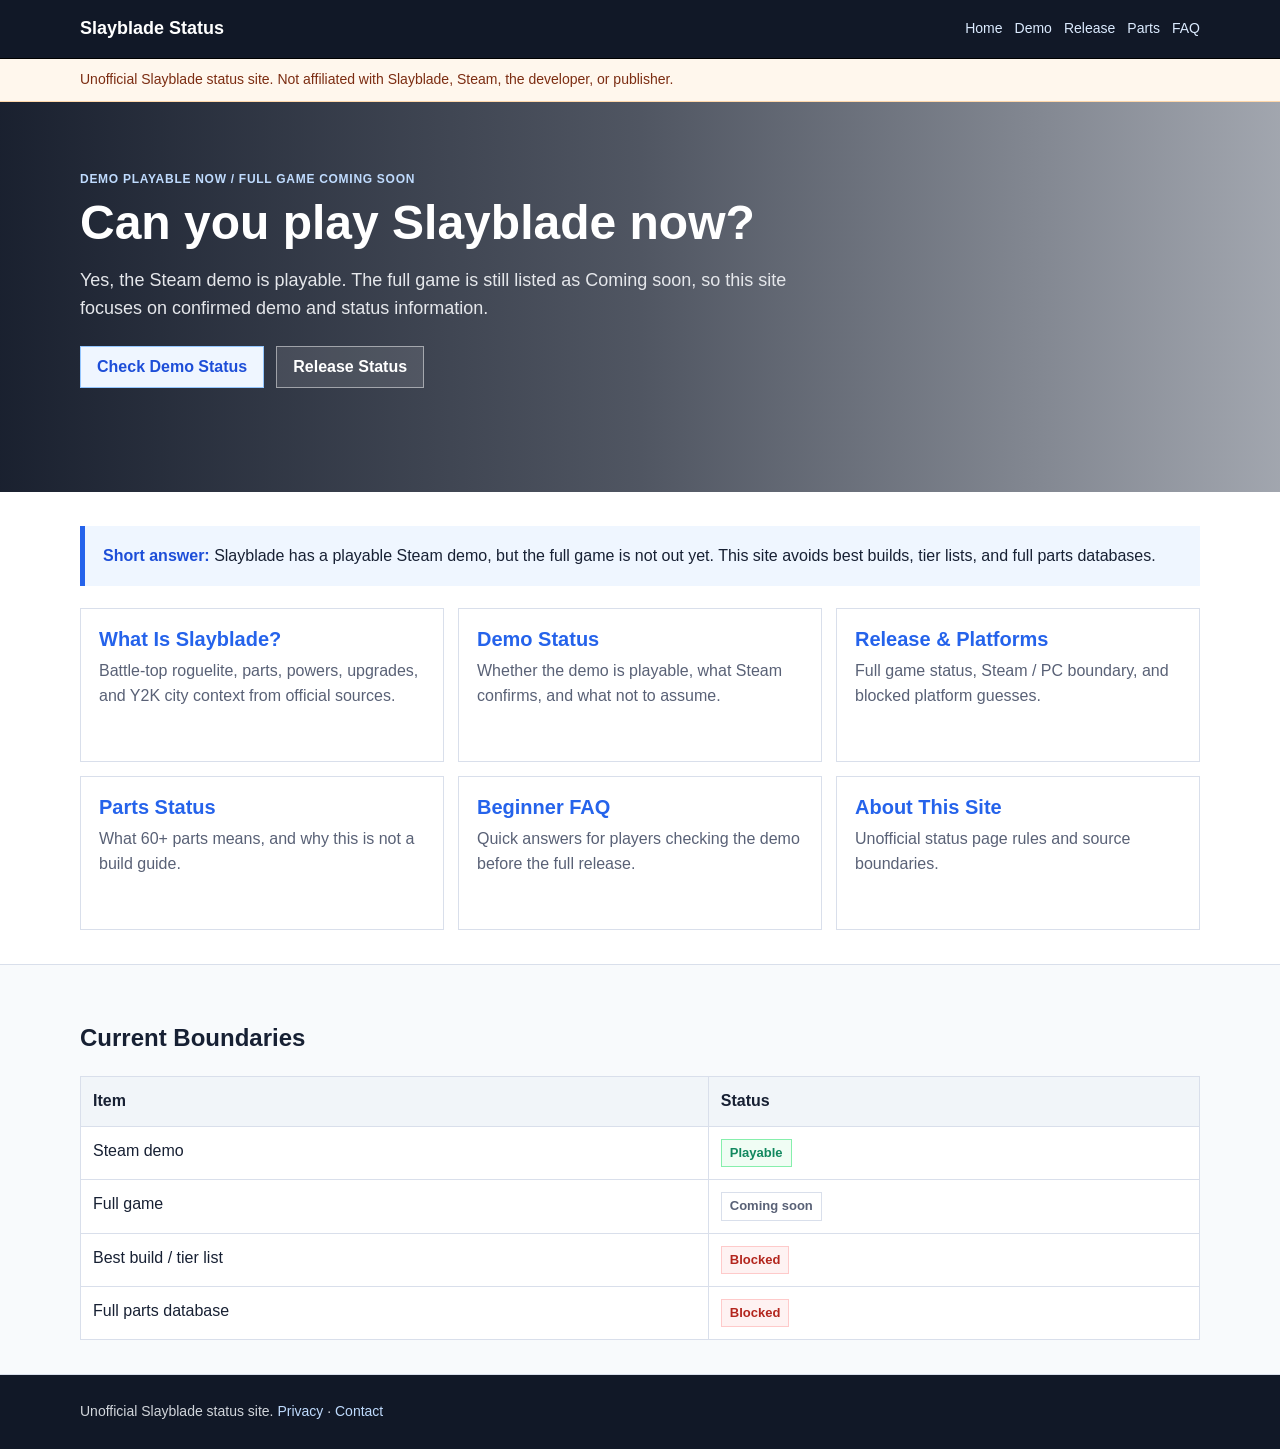
==== index.html @ 577fc214 "Initial Slayblade static site" ====
﻿<!doctype html>
<html lang="en">
<head>
  <meta charset="utf-8">
  <meta name="viewport" content="width=device-width, initial-scale=1">
  <meta name="robots" content="index,follow">
  <meta name="description" content="Check Slayblade demo availability, full game status, release and platform boundaries, parts notes, and beginner FAQ from source-bounded information.">
  <link rel="canonical" href="https://slaybladeguide.com/">
  <title>Slayblade Demo Status Hub</title>
  <link rel="stylesheet" href="assets/styles.css">
</head>
<body>
  <header class="topbar"><div class="topbar-inner"><div class="brand">Slayblade Status</div><nav class="nav"><a href="./">Home</a><a href="slayblade-demo-status/">Demo</a><a href="slayblade-release-date-platforms/">Release</a><a href="slayblade-parts-status/">Parts</a><a href="slayblade-beginner-faq/">FAQ</a></nav></div></header>
  <div class="notice"><div class="notice-inner">Unofficial Slayblade status site. Not affiliated with Slayblade, Steam, the developer, or publisher.</div></div>
  <section class="hero"><div class="hero-inner"><div class="eyebrow">Demo playable now / full game coming soon</div><h1>Can you play Slayblade now?</h1><p>Yes, the Steam demo is playable. The full game is still listed as Coming soon, so this site focuses on confirmed demo and status information.</p><div class="hero-actions"><a class="button" href="slayblade-demo-status/">Check Demo Status</a><a class="button secondary" href="slayblade-release-date-platforms/">Release Status</a></div></div></section>
  <main>
    <section class="band"><div class="wrap"><div class="answer"><strong>Short answer:</strong> Slayblade has a playable Steam demo, but the full game is not out yet. This site avoids best builds, tier lists, and full parts databases.</div><div class="grid">
      <a class="tile" href="what-is-slayblade/"><h2>What Is Slayblade?</h2><p>Battle-top roguelite, parts, powers, upgrades, and Y2K city context from official sources.</p></a>
      <a class="tile" href="slayblade-demo-status/"><h2>Demo Status</h2><p>Whether the demo is playable, what Steam confirms, and what not to assume.</p></a>
      <a class="tile" href="slayblade-release-date-platforms/"><h2>Release & Platforms</h2><p>Full game status, Steam / PC boundary, and blocked platform guesses.</p></a>
      <a class="tile" href="slayblade-parts-status/"><h2>Parts Status</h2><p>What 60+ parts means, and why this is not a build guide.</p></a>
      <a class="tile" href="slayblade-beginner-faq/"><h2>Beginner FAQ</h2><p>Quick answers for players checking the demo before the full release.</p></a>
      <a class="tile" href="about/"><h2>About This Site</h2><p>Unofficial status page rules and source boundaries.</p></a>
    </div></div></section>
    <section class="band alt"><div class="wrap"><h2>Current Boundaries</h2><table class="status-table"><tr><th>Item</th><th>Status</th></tr><tr><td>Steam demo</td><td><span class="tag ok">Playable</span></td></tr><tr><td>Full game</td><td><span class="tag">Coming soon</span></td></tr><tr><td>Best build / tier list</td><td><span class="tag block">Blocked</span></td></tr><tr><td>Full parts database</td><td><span class="tag block">Blocked</span></td></tr></table></div></section>
  </main>
  <footer class="footer"><div class="wrap">Unofficial Slayblade status site. <a href="privacy-policy/">Privacy</a> &middot; <a href="contact/">Contact</a></div></footer>
</body>
</html>
---- assets/styles.css ----
:root {
  color-scheme: light;
  --ink: #172033;
  --muted: #596176;
  --line: #d9dfeb;
  --paper: #ffffff;
  --wash: #f3f6fb;
  --blue: #2563eb;
  --green: #11885f;
  --amber: #a35a00;
  --red: #b3261e;
}

* {
  box-sizing: border-box;
}

body {
  margin: 0;
  font-family: Arial, Helvetica, sans-serif;
  color: var(--ink);
  background: var(--wash);
  line-height: 1.55;
}

a {
  color: var(--blue);
  text-decoration: none;
}

a:hover {
  text-decoration: underline;
}

.topbar {
  background: #111827;
  color: #fff;
  border-bottom: 1px solid #000;
}

.topbar-inner {
  width: min(1120px, calc(100% - 32px));
  margin: 0 auto;
  min-height: 58px;
  display: flex;
  align-items: center;
  justify-content: space-between;
  gap: 18px;
}

.brand {
  font-size: 18px;
  font-weight: 700;
  letter-spacing: 0;
}

.nav {
  display: flex;
  flex-wrap: wrap;
  gap: 12px;
  font-size: 14px;
}

.nav a {
  color: #dbeafe;
}

.notice {
  background: #fff7ed;
  color: #7c2d12;
  border-bottom: 1px solid #fed7aa;
  font-size: 14px;
}

.notice-inner {
  width: min(1120px, calc(100% - 32px));
  margin: 0 auto;
  padding: 10px 0;
}

.hero {
  position: relative;
  min-height: 390px;
  color: #fff;
  background-image:
    linear-gradient(90deg, rgba(17, 24, 39, .96), rgba(17, 24, 39, .72), rgba(17, 24, 39, .36)),
    url("https://shared.akamai.steamstatic.com/store_item_assets/steam/apps/4117730/7f159502a95f3a41269de2e20f9e6f5a7c2fe565/capsule_616x353.jpg");
  background-size: cover;
  background-position: center;
}

.hero-inner {
  width: min(1120px, calc(100% - 32px));
  margin: 0 auto;
  padding: 68px 0 46px;
}

.eyebrow {
  text-transform: uppercase;
  font-size: 12px;
  font-weight: 700;
  color: #bfdbfe;
  letter-spacing: .06em;
}

h1 {
  margin: 10px 0 12px;
  max-width: 760px;
  font-size: 48px;
  line-height: 1.05;
  letter-spacing: 0;
}

.hero p {
  max-width: 760px;
  font-size: 18px;
  color: #e5e7eb;
}

.hero-actions {
  margin-top: 24px;
  display: flex;
  flex-wrap: wrap;
  gap: 12px;
}

.button {
  display: inline-flex;
  align-items: center;
  justify-content: center;
  min-height: 42px;
  padding: 0 16px;
  border: 1px solid #93c5fd;
  background: #eff6ff;
  color: #1d4ed8;
  font-weight: 700;
}

.button.secondary {
  background: rgba(255, 255, 255, .1);
  color: #fff;
  border-color: rgba(255, 255, 255, .48);
}

.wrap {
  width: min(1120px, calc(100% - 32px));
  margin: 0 auto;
}

.band {
  background: var(--paper);
  border-bottom: 1px solid var(--line);
  padding: 34px 0;
}

.band.alt {
  background: #f8fafc;
}

.page-head {
  background: #fff;
  border-bottom: 1px solid var(--line);
}

.page-head .wrap {
  padding: 42px 0 30px;
}

.page-head h1 {
  color: var(--ink);
  font-size: 40px;
  max-width: 900px;
}

.page-head p {
  max-width: 820px;
  color: var(--muted);
  font-size: 17px;
}

.grid {
  display: grid;
  grid-template-columns: repeat(3, minmax(0, 1fr));
  gap: 14px;
}

.grid.two {
  grid-template-columns: repeat(2, minmax(0, 1fr));
}

.tile {
  background: #fff;
  border: 1px solid var(--line);
  padding: 18px;
  min-height: 154px;
}

.tile h2,
.tile h3 {
  margin: 0 0 8px;
  font-size: 20px;
  line-height: 1.2;
}

.tile p {
  margin: 0;
  color: var(--muted);
}

.answer {
  border-left: 5px solid var(--blue);
  background: #eff6ff;
  padding: 18px;
  margin: 0 0 22px;
}

.answer strong {
  color: #1d4ed8;
}

.status-table {
  width: 100%;
  border-collapse: collapse;
  background: #fff;
}

.status-table th,
.status-table td {
  border: 1px solid var(--line);
  padding: 12px;
  text-align: left;
  vertical-align: top;
}

.status-table th {
  background: #f1f5f9;
}

.tag {
  display: inline-block;
  padding: 3px 8px;
  border: 1px solid var(--line);
  background: #fff;
  color: var(--muted);
  font-size: 13px;
  font-weight: 700;
}

.tag.ok {
  color: var(--green);
  border-color: #86efac;
  background: #f0fdf4;
}

.tag.block {
  color: var(--red);
  border-color: #fecaca;
  background: #fef2f2;
}

.source-list {
  padding-left: 20px;
}

.source-list li {
  margin: 8px 0;
}

.footer {
  background: #111827;
  color: #d1d5db;
  padding: 26px 0;
  font-size: 14px;
}

.footer a {
  color: #bfdbfe;
}

@media (max-width: 760px) {
  .topbar-inner {
    align-items: flex-start;
    flex-direction: column;
    padding: 14px 0;
  }

  h1,
  .page-head h1 {
    font-size: 34px;
  }

  .hero {
    min-height: 430px;
  }

  .grid,
  .grid.two {
    grid-template-columns: 1fr;
  }

  .status-table {
    font-size: 14px;
  }
}
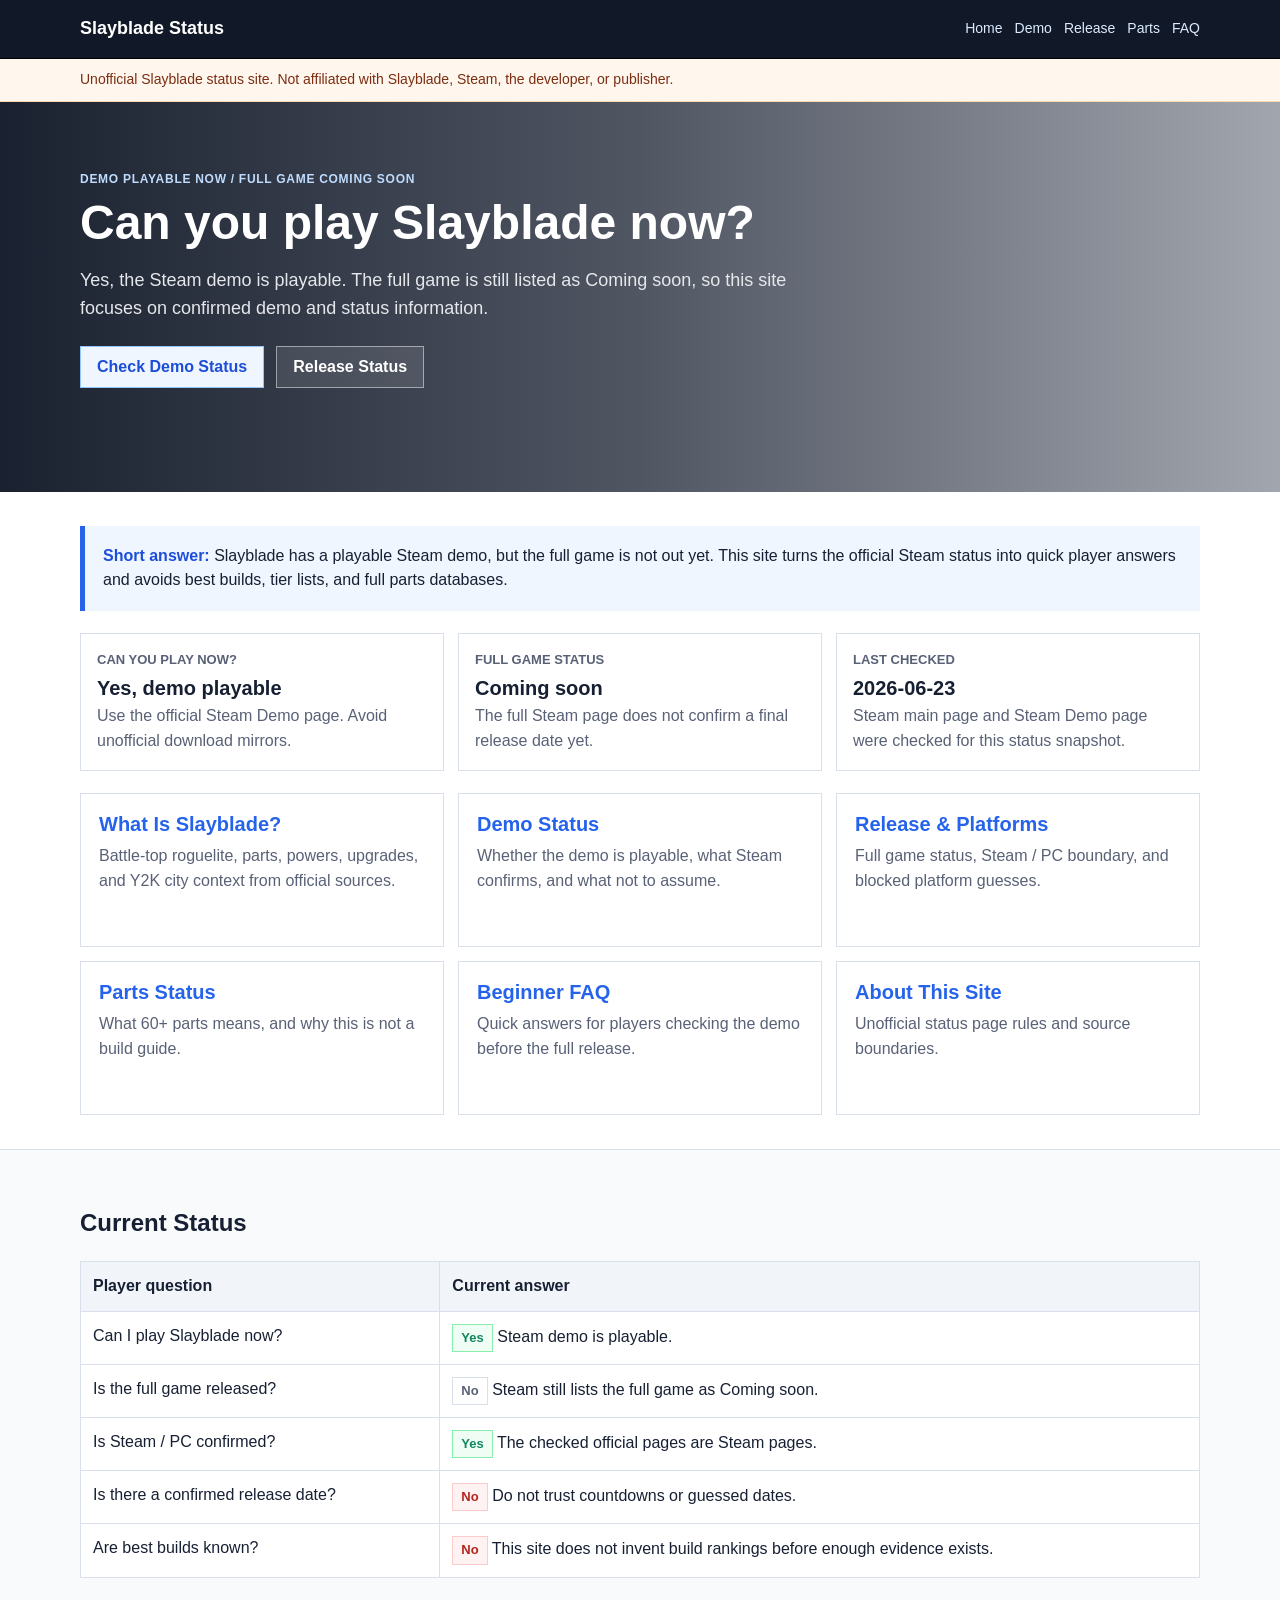
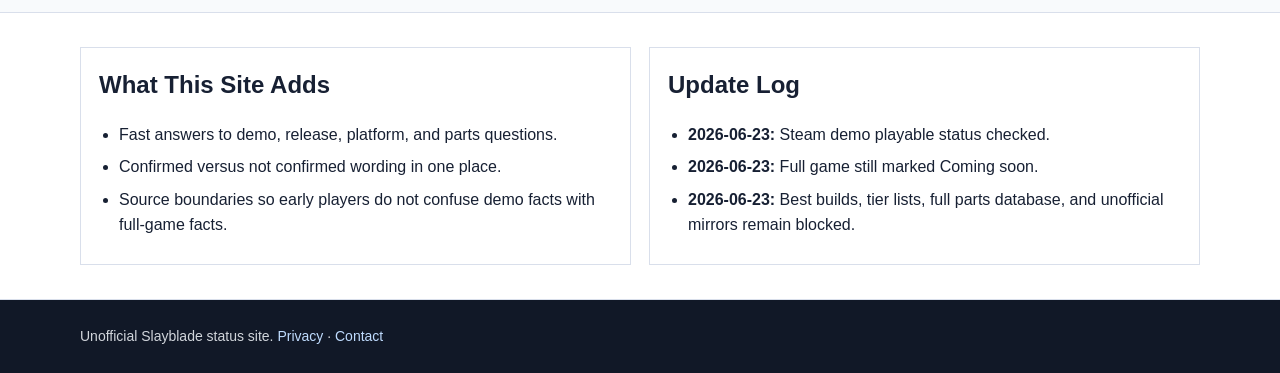
==== commit 69de9bbc: "Strengthen Slayblade status content" ====
--- a/index.html
+++ b/index.html
@@ -8,13 +8,33 @@
   <link rel="canonical" href="https://slaybladeguide.com/">
   <title>Slayblade Demo Status Hub</title>
   <link rel="stylesheet" href="assets/styles.css">
+  <script type="text/javascript">
+    (function(c,l,a,r,i,t,y){
+        c[a]=c[a]||function(){(c[a].q=c[a].q||[]).push(arguments)};
+        t=l.createElement(r);t.async=1;t.src="https://www.clarity.ms/tag/"+i;
+        y=l.getElementsByTagName(r)[0];y.parentNode.insertBefore(t,y);
+    })(window, document, "clarity", "script", "xbj6lcbji1");
+  </script>
+  <script async src="https://www.googletagmanager.com/gtag/js?id=G-CD2M2RZZ3R"></script>
+  <script>
+    window.dataLayer = window.dataLayer || [];
+    function gtag(){dataLayer.push(arguments);}
+    gtag('js', new Date());
+    gtag('config', 'G-CD2M2RZZ3R');
+  </script>
 </head>
 <body>
   <header class="topbar"><div class="topbar-inner"><div class="brand">Slayblade Status</div><nav class="nav"><a href="./">Home</a><a href="slayblade-demo-status/">Demo</a><a href="slayblade-release-date-platforms/">Release</a><a href="slayblade-parts-status/">Parts</a><a href="slayblade-beginner-faq/">FAQ</a></nav></div></header>
   <div class="notice"><div class="notice-inner">Unofficial Slayblade status site. Not affiliated with Slayblade, Steam, the developer, or publisher.</div></div>
   <section class="hero"><div class="hero-inner"><div class="eyebrow">Demo playable now / full game coming soon</div><h1>Can you play Slayblade now?</h1><p>Yes, the Steam demo is playable. The full game is still listed as Coming soon, so this site focuses on confirmed demo and status information.</p><div class="hero-actions"><a class="button" href="slayblade-demo-status/">Check Demo Status</a><a class="button secondary" href="slayblade-release-date-platforms/">Release Status</a></div></div></section>
   <main>
-    <section class="band"><div class="wrap"><div class="answer"><strong>Short answer:</strong> Slayblade has a playable Steam demo, but the full game is not out yet. This site avoids best builds, tier lists, and full parts databases.</div><div class="grid">
+    <section class="band"><div class="wrap"><div class="answer"><strong>Short answer:</strong> Slayblade has a playable Steam demo, but the full game is not out yet. This site turns the official Steam status into quick player answers and avoids best builds, tier lists, and full parts databases.</div>
+      <div class="status-cards">
+        <div class="status-card"><span class="label">Can you play now?</span><strong>Yes, demo playable</strong><p>Use the official Steam Demo page. Avoid unofficial download mirrors.</p></div>
+        <div class="status-card"><span class="label">Full game status</span><strong>Coming soon</strong><p>The full Steam page does not confirm a final release date yet.</p></div>
+        <div class="status-card"><span class="label">Last checked</span><strong>2026-06-23</strong><p>Steam main page and Steam Demo page were checked for this status snapshot.</p></div>
+      </div>
+      <div class="grid">
       <a class="tile" href="what-is-slayblade/"><h2>What Is Slayblade?</h2><p>Battle-top roguelite, parts, powers, upgrades, and Y2K city context from official sources.</p></a>
       <a class="tile" href="slayblade-demo-status/"><h2>Demo Status</h2><p>Whether the demo is playable, what Steam confirms, and what not to assume.</p></a>
       <a class="tile" href="slayblade-release-date-platforms/"><h2>Release & Platforms</h2><p>Full game status, Steam / PC boundary, and blocked platform guesses.</p></a>
@@ -22,7 +42,8 @@
       <a class="tile" href="slayblade-beginner-faq/"><h2>Beginner FAQ</h2><p>Quick answers for players checking the demo before the full release.</p></a>
       <a class="tile" href="about/"><h2>About This Site</h2><p>Unofficial status page rules and source boundaries.</p></a>
     </div></div></section>
-    <section class="band alt"><div class="wrap"><h2>Current Boundaries</h2><table class="status-table"><tr><th>Item</th><th>Status</th></tr><tr><td>Steam demo</td><td><span class="tag ok">Playable</span></td></tr><tr><td>Full game</td><td><span class="tag">Coming soon</span></td></tr><tr><td>Best build / tier list</td><td><span class="tag block">Blocked</span></td></tr><tr><td>Full parts database</td><td><span class="tag block">Blocked</span></td></tr></table></div></section>
+    <section class="band alt"><div class="wrap"><h2>Current Status</h2><table class="status-table"><tr><th>Player question</th><th>Current answer</th></tr><tr><td>Can I play Slayblade now?</td><td><span class="tag ok">Yes</span> Steam demo is playable.</td></tr><tr><td>Is the full game released?</td><td><span class="tag">No</span> Steam still lists the full game as Coming soon.</td></tr><tr><td>Is Steam / PC confirmed?</td><td><span class="tag ok">Yes</span> The checked official pages are Steam pages.</td></tr><tr><td>Is there a confirmed release date?</td><td><span class="tag block">No</span> Do not trust countdowns or guessed dates.</td></tr><tr><td>Are best builds known?</td><td><span class="tag block">No</span> This site does not invent build rankings before enough evidence exists.</td></tr></table></div></section>
+    <section class="band"><div class="wrap"><div class="split"><div class="panel"><h2>What This Site Adds</h2><ul class="check-list"><li>Fast answers to demo, release, platform, and parts questions.</li><li>Confirmed versus not confirmed wording in one place.</li><li>Source boundaries so early players do not confuse demo facts with full-game facts.</li></ul></div><div class="panel"><h2>Update Log</h2><ul class="update-list"><li><strong>2026-06-23:</strong> Steam demo playable status checked.</li><li><strong>2026-06-23:</strong> Full game still marked Coming soon.</li><li><strong>2026-06-23:</strong> Best builds, tier lists, full parts database, and unofficial mirrors remain blocked.</li></ul></div></div></div></section>
   </main>
   <footer class="footer"><div class="wrap">Unofficial Slayblade status site. <a href="privacy-policy/">Privacy</a> &middot; <a href="contact/">Contact</a></div></footer>
 </body>
--- a/assets/styles.css
+++ b/assets/styles.css
@@ -218,6 +218,78 @@
   color: #1d4ed8;
 }
 
+.status-cards {
+  display: grid;
+  grid-template-columns: repeat(3, minmax(0, 1fr));
+  gap: 14px;
+  margin: 0 0 22px;
+}
+
+.status-card {
+  border: 1px solid var(--line);
+  background: #fff;
+  padding: 16px;
+  min-height: 118px;
+}
+
+.status-card .label {
+  display: block;
+  margin-bottom: 6px;
+  color: var(--muted);
+  font-size: 13px;
+  font-weight: 700;
+  text-transform: uppercase;
+}
+
+.status-card strong {
+  display: block;
+  margin-bottom: 4px;
+  font-size: 20px;
+  line-height: 1.2;
+}
+
+.status-card p,
+.note {
+  margin: 0;
+  color: var(--muted);
+}
+
+.split {
+  display: grid;
+  grid-template-columns: repeat(2, minmax(0, 1fr));
+  gap: 18px;
+}
+
+.panel {
+  border: 1px solid var(--line);
+  background: #fff;
+  padding: 18px;
+}
+
+.panel h2,
+.panel h3 {
+  margin-top: 0;
+}
+
+.check-list,
+.update-list {
+  margin: 0;
+  padding-left: 20px;
+}
+
+.check-list li,
+.update-list li {
+  margin: 8px 0;
+}
+
+.last-checked {
+  display: inline-block;
+  margin-top: 10px;
+  color: var(--muted);
+  font-size: 13px;
+  font-weight: 700;
+}
+
 .status-table {
   width: 100%;
   border-collapse: collapse;
@@ -294,7 +366,9 @@
   }
 
   .grid,
-  .grid.two {
+  .grid.two,
+  .status-cards,
+  .split {
     grid-template-columns: 1fr;
   }
 
@@ -302,4 +376,3 @@
     font-size: 14px;
   }
 }
-
